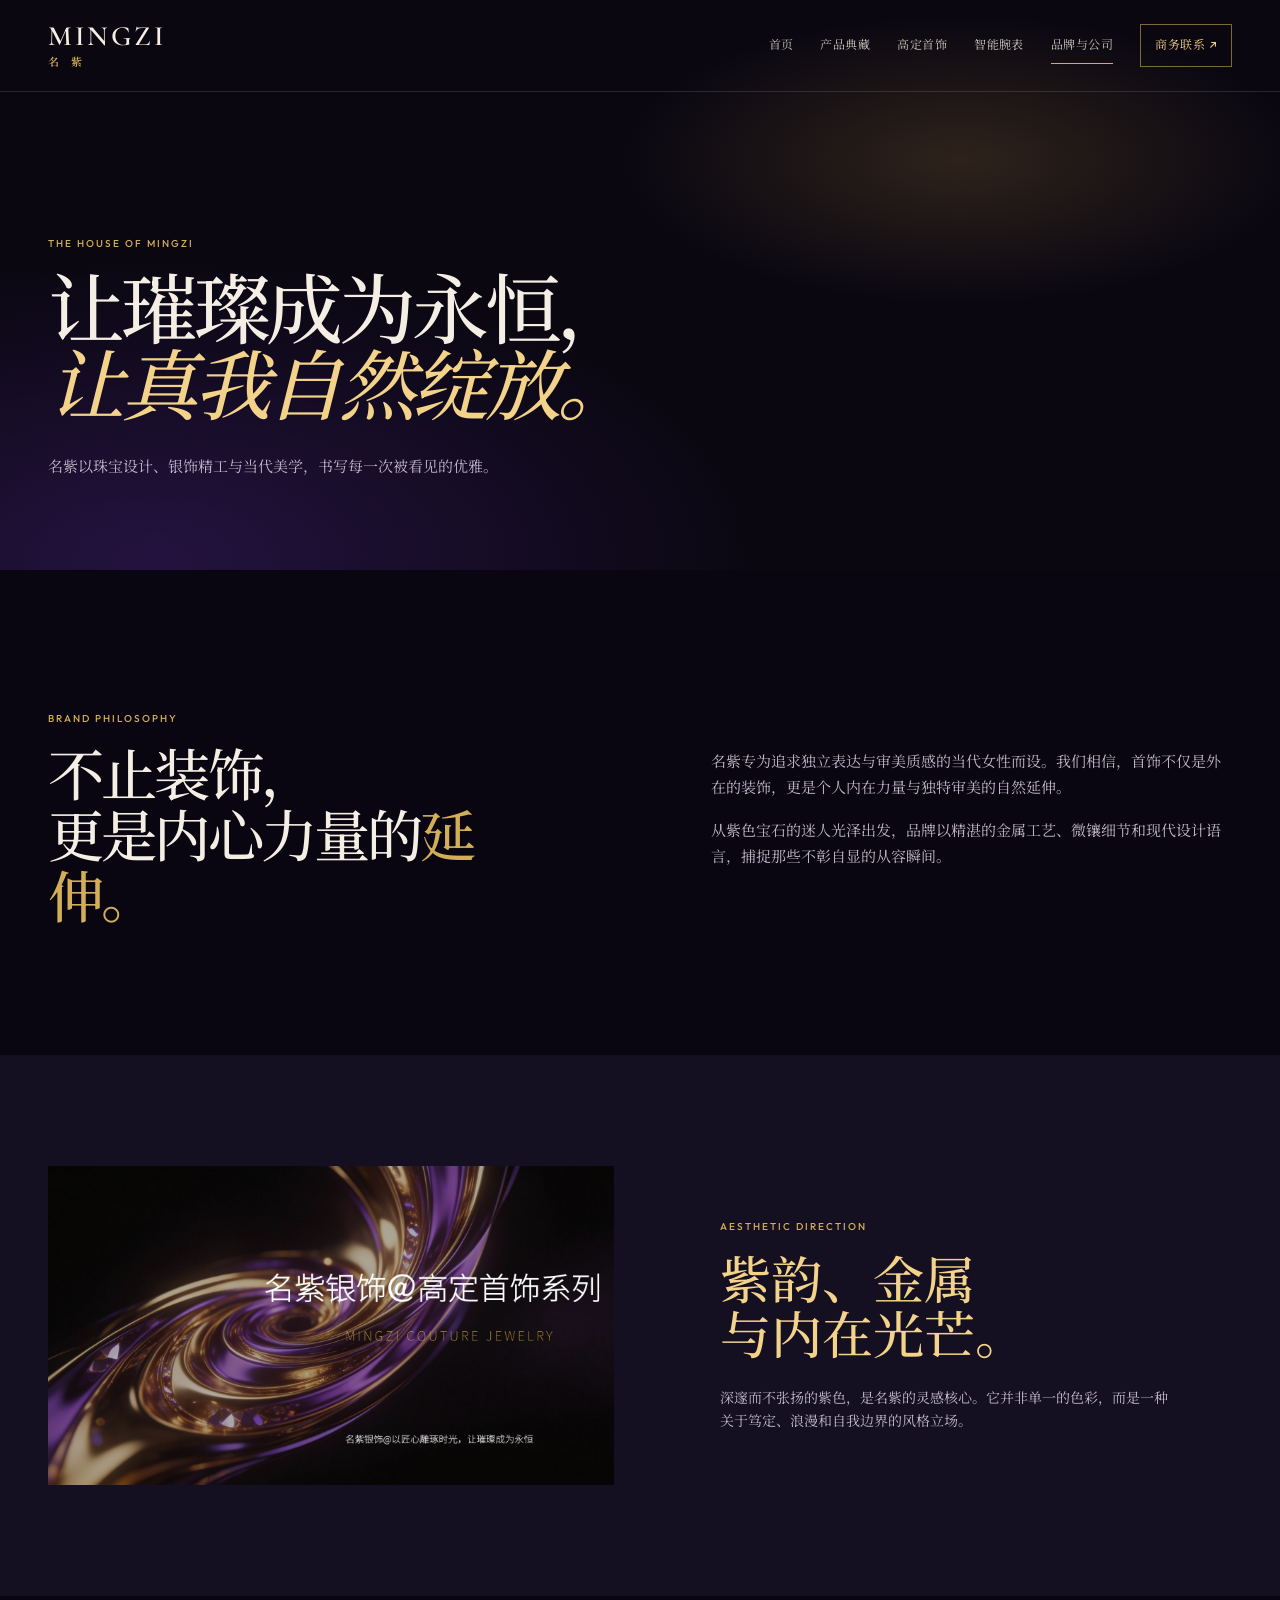
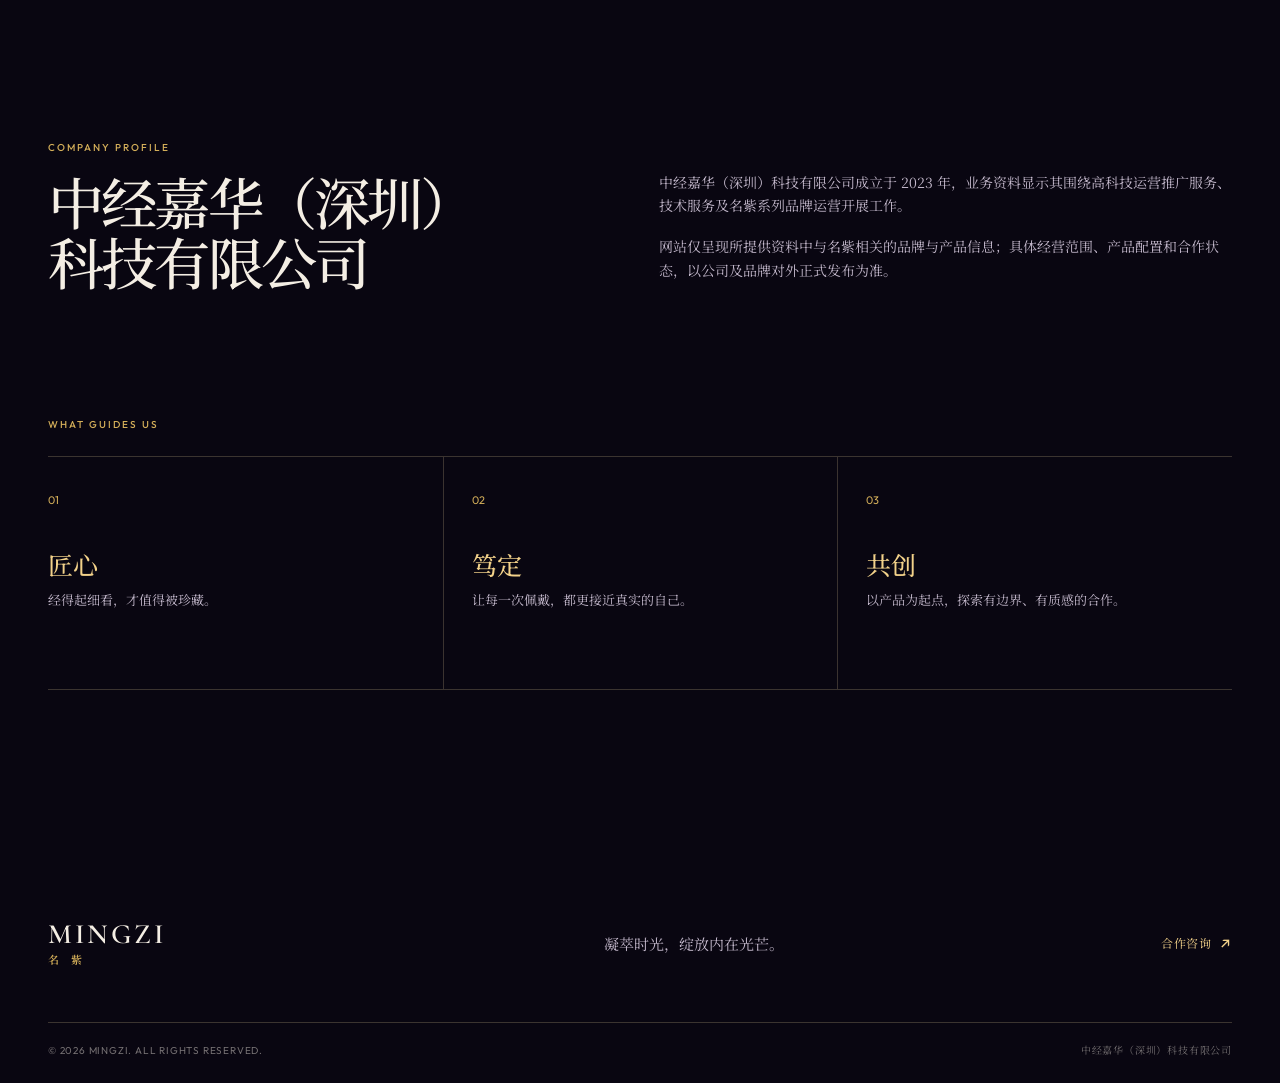
==== brand.html @ 23cfd445 "Build Mingzi corporate multi-page site" ====
<!doctype html>
<html lang="zh-CN">
  <head>
    <meta charset="utf-8"><meta name="viewport" content="width=device-width, initial-scale=1">
    <meta name="description" content="关于名紫 MINGZI 与中经嘉华（深圳）科技有限公司。"><meta name="theme-color" content="#0a061a">
    <title>品牌与公司 | 名紫 MINGZI</title>
    <link rel="preconnect" href="https://fonts.googleapis.com"><link rel="preconnect" href="https://fonts.gstatic.com" crossorigin>
    <link href="https://fonts.googleapis.com/css2?family=Cormorant+Garamond:wght@400;500;600;700&family=Noto+Serif+SC:wght@400;500;600;700&family=Outfit:wght@400;500;600&display=swap" rel="stylesheet"><link rel="stylesheet" href="assets/site.css">
  </head>
  <body data-page="brand">
    <a class="skip-link" href="#main">跳到主要内容</a><header data-site-header></header>
    <main id="main">
      <section class="page-hero page-hero--brand"><div class="shell"><p class="eyebrow">THE HOUSE OF MINGZI</p><h1>让璀璨成为永恒，<br><em>让真我自然绽放。</em></h1><p>名紫以珠宝设计、银饰精工与当代美学，书写每一次被看见的优雅。</p></div></section>
      <section class="brand-story shell"><div class="brand-story__title reveal"><p class="eyebrow">BRAND PHILOSOPHY</p><h2>不止装饰，<br>更是内心力量的<span>延伸。</span></h2></div><div class="brand-story__text reveal"><p>名紫专为追求独立表达与审美质感的当代女性而设。我们相信，首饰不仅是外在的装饰，更是个人内在力量与独特审美的自然延伸。</p><p>从紫色宝石的迷人光泽出发，品牌以精湛的金属工艺、微镶细节和现代设计语言，捕捉那些不彰自显的从容瞬间。</p></div></section>
      <section class="brand-image-statement"><div class="shell brand-image-statement__grid"><img src="assets/images/jewelry-coagulation 7.jpg" alt="流凝高定耳饰" loading="lazy" draggable="false"><div class="reveal"><p class="eyebrow">AESTHETIC DIRECTION</p><h2>紫韵、金属<br>与内在光芒。</h2><p>深邃而不张扬的紫色，是名紫的灵感核心。它并非单一的色彩，而是一种关于笃定、浪漫和自我边界的风格立场。</p></div></div></section>
      <section class="company shell"><div class="company__heading reveal"><p class="eyebrow">COMPANY PROFILE</p><h2>中经嘉华（深圳）<br>科技有限公司</h2></div><div class="company__copy reveal"><p>中经嘉华（深圳）科技有限公司成立于 2023 年，业务资料显示其围绕高科技运营推广服务、技术服务及名紫系列品牌运营开展工作。</p><p>网站仅呈现所提供资料中与名紫相关的品牌与产品信息；具体经营范围、产品配置和合作状态，以公司及品牌对外正式发布为准。</p></div></section>
      <section class="values shell"><p class="eyebrow">WHAT GUIDES US</p><div class="values__grid"><article class="reveal"><span>01</span><h3>匠心</h3><p>经得起细看，才值得被珍藏。</p></article><article class="reveal"><span>02</span><h3>笃定</h3><p>让每一次佩戴，都更接近真实的自己。</p></article><article class="reveal"><span>03</span><h3>共创</h3><p>以产品为起点，探索有边界、有质感的合作。</p></article></div></section>
    </main>
    <footer data-site-footer></footer><script src="assets/site.js" defer></script>
  </body>
</html>
---- assets/site.css ----
:root {
  --ink: #090611;
  --ink-soft: #120d1d;
  --ink-blue: #06092b;
  --violet: #643bd2;
  --violet-pale: #b49aff;
  --gold: #d3ae59;
  --gold-bright: #f3d28a;
  --cream: #f4eee4;
  --muted: #c3b8cb;
  --rule: rgba(235, 213, 160, .22);
  --font-display: "Cormorant Garamond", "Noto Serif SC", serif;
  --font-body: "Noto Serif SC", serif;
  --font-ui: "Outfit", "Noto Serif SC", sans-serif;
  --shell: min(1280px, calc(100vw - 96px));
}

* { box-sizing: border-box; }
html { background: var(--ink); scroll-behavior: smooth; }
body { margin: 0; color: var(--cream); background: var(--ink); font-family: var(--font-body); font-weight: 400; line-height: 1.7; overflow-x: hidden; }
body::selection { color: var(--ink); background: var(--gold-bright); }
a { color: inherit; text-decoration: none; }
button { color: inherit; font: inherit; }
img { display: block; max-width: 100%; user-select: none; -webkit-user-drag: none; }
h1, h2, h3, p { margin: 0; }
.shell { width: var(--shell); margin-inline: auto; }
.skip-link { position: fixed; z-index: 999; top: -100px; left: 16px; color: var(--ink); background: var(--gold-bright); padding: 10px 14px; font-family: var(--font-ui); font-size: 13px; }
.skip-link:focus { top: 16px; }

/* Header and footer */
[data-site-header] { position: relative; z-index: 30; }
.site-header { position: absolute; top: 0; left: 0; width: 100%; display: flex; align-items: center; justify-content: space-between; min-height: 92px; padding: 0 max(48px, calc((100vw - 1280px) / 2)); border-bottom: 1px solid rgba(255, 255, 255, .12); }
.brand-mark { display: inline-flex; flex-direction: column; align-items: flex-start; color: var(--cream); line-height: .85; letter-spacing: .06em; }
.brand-mark span { font-family: var(--font-display); font-size: 28px; font-weight: 600; letter-spacing: .11em; }
.brand-mark b { margin-top: 8px; color: var(--gold); font-family: var(--font-body); font-size: 11px; font-weight: 600; letter-spacing: .42em; }
.site-nav { display: flex; align-items: center; gap: clamp(16px, 2.1vw, 34px); color: rgba(244, 238, 228, .82); font-family: var(--font-ui); font-size: 12px; letter-spacing: .04em; }
.site-nav > a:not(.site-nav__contact) { position: relative; padding: 35px 0; white-space: nowrap; }
.site-nav > a:not(.site-nav__contact)::after { position: absolute; bottom: 27px; left: 0; width: 0; height: 1px; content: ""; background: var(--gold); transition: width .28s ease; }
.site-nav > a:hover::after, .site-nav > a[aria-current="page"]::after { width: 100%; }
.site-nav__contact { padding: 10px 14px; border: 1px solid rgba(211, 174, 89, .58); color: var(--gold-bright); transition: background .25s, color .25s; }
.site-nav__contact:hover { color: var(--ink); background: var(--gold-bright); }
.menu-toggle { display: none; }
.site-footer { padding-top: 88px; padding-bottom: 24px; }
.site-footer__top { display: grid; grid-template-columns: 1fr 1fr auto; align-items: center; gap: 36px; padding-bottom: 58px; border-bottom: 1px solid var(--rule); }
.site-footer__top > p { color: var(--muted); font-size: 15px; }
.site-footer__bottom { display: flex; justify-content: space-between; gap: 20px; padding-top: 19px; color: rgba(244, 238, 228, .45); font-family: var(--font-ui); font-size: 10px; letter-spacing: .08em; }

/* Common atomic pieces */
.eyebrow { color: var(--gold); font-family: var(--font-ui); font-size: 10px; font-weight: 500; letter-spacing: .2em; text-transform: uppercase; }
.button { display: inline-flex; align-items: center; justify-content: center; min-height: 49px; padding: 0 24px; font-family: var(--font-ui); font-size: 12px; letter-spacing: .07em; transition: transform .25s ease, background .25s ease, color .25s ease; }
.button:hover { transform: translateY(-3px); }
.button--gold { color: #1b1328; background: var(--gold-bright); }
.button--line { border: 1px solid rgba(255, 255, 255, .72); color: white; }
.button--line:hover { border-color: var(--gold-bright); color: var(--ink); background: var(--gold-bright); }
.text-link { display: inline-flex; gap: 8px; align-items: center; color: var(--gold-bright); font-family: var(--font-ui); font-size: 12px; letter-spacing: .07em; }
.text-link span { font-size: 16px; transition: transform .2s; }
.text-link:hover span { transform: translate(3px, -3px); }
.reveal { opacity: 0; transform: translateY(24px); transition: opacity .7s ease, transform .7s cubic-bezier(.2,.65,.3,1); }
.reveal.is-visible { opacity: 1; transform: translateY(0); }

/* Home */
.hero { position: relative; min-height: 100svh; isolation: isolate; }
.hero__media { position: absolute; z-index: -2; inset: 0; width: 100%; height: 100%; object-fit: cover; object-position: center; }
.hero__veil { position: absolute; z-index: -1; inset: 0; background: linear-gradient(90deg, rgba(3, 2, 14, .93) 0%, rgba(3, 2, 14, .6) 39%, rgba(3, 2, 14, .12) 70%), linear-gradient(0deg, rgba(3, 2, 14, .8) 0%, transparent 35%); }
.hero__content { display: flex; min-height: 100svh; padding-top: clamp(180px, 24vh, 250px); padding-bottom: 130px; flex-direction: column; align-items: flex-start; justify-content: flex-start; }
.hero h1 { max-width: 780px; margin-top: 22px; font-size: clamp(56px, 7.5vw, 116px); font-weight: 500; line-height: .98; letter-spacing: -.04em; }
.hero h1 em, .page-hero h1 em, .catalog-hero h1 em { color: var(--gold-bright); font-family: var(--font-display); font-weight: 500; }
.hero__lead { max-width: 430px; margin-top: 30px; color: rgba(244, 238, 228, .78); font-size: 15px; }
.hero__actions { display: flex; gap: 28px; align-items: center; margin-top: 40px; }
.hero__scroll { position: absolute; right: max(48px, calc((100vw - 1280px) / 2)); bottom: 41px; display: flex; gap: 15px; align-items: center; color: rgba(244,238,228,.58); font-family: var(--font-ui); font-size: 9px; letter-spacing: .17em; transform: rotate(90deg) translateX(100%); transform-origin: right bottom; }
.hero__scroll i { position: relative; width: 42px; height: 1px; overflow: hidden; background: rgba(244,238,228,.36); }
.hero__scroll i::after { position: absolute; inset: 0 auto 0 0; width: 50%; content: ""; background: var(--gold-bright); animation: travel 1.8s ease-in-out infinite; }
@keyframes travel { 0% { transform: translateX(-100%); } 55%, 100% { transform: translateX(210%); } }
.intro { padding-top: 158px; padding-bottom: 116px; }
.intro__grid { display: grid; grid-template-columns: 1.2fr .68fr; gap: 10%; margin-top: 30px; align-items: end; }
.intro h2, .philosophy h2, .feature h2, .closing-cta h2 { font-size: clamp(41px, 4.5vw, 72px); font-weight: 500; line-height: 1.13; letter-spacing: -.04em; }
.intro h2 span, .closing-cta h2 span { color: var(--gold); }
.intro__grid p { margin-bottom: 24px; color: var(--muted); font-size: 15px; }
.world-cards { display: grid; grid-template-columns: repeat(2, 1fr); gap: 16px; }
.world-card { position: relative; min-height: 710px; overflow: hidden; isolation: isolate; }
.world-card img { position: absolute; z-index: -2; width: 100%; height: 100%; object-fit: cover; transition: transform .8s cubic-bezier(.18,.7,.3,1); }
.world-card--jewelry img { object-position: 50% 50%; }
.world-card--watch img { object-position: 50% 50%; }
.world-card:hover img { transform: scale(1.035); }
.world-card__shade { position: absolute; z-index: -1; inset: 0; background: linear-gradient(0deg, rgba(2,1,5,.9), rgba(2,1,5,.02) 75%); }
.world-card__content { position: absolute; inset: auto 46px 45px; }
.world-card h2 { margin-top: 13px; font-size: clamp(46px, 4.5vw, 72px); font-weight: 500; line-height: .98; letter-spacing: -.05em; }
.world-card__content > p:not(.eyebrow) { max-width: 325px; margin: 19px 0 26px; color: rgba(244,238,228,.8); font-size: 13px; }
.philosophy { margin-top: 140px; padding: 126px 0; background: #151022; }
.philosophy__grid { display: grid; grid-template-columns: .8fr 1.2fr; gap: 11%; align-items: start; }
.philosophy h2 { margin-top: 16px; color: #f1e9dc; }
.philosophy h2 em { color: var(--gold); font-family: var(--font-display); font-weight: 400; }
.principles { display: grid; gap: 0; padding: 0; margin: 0; list-style: none; counter-reset: none; }
.principles li { display: grid; grid-template-columns: 64px 1fr; gap: 13px; padding: 23px 0 26px; border-top: 1px solid var(--rule); }
.principles li:last-child { border-bottom: 1px solid var(--rule); }
.principles li > span { color: var(--gold); font-family: var(--font-ui); font-size: 11px; }
.principles h3 { color: var(--gold-bright); font-size: 20px; font-weight: 500; }
.principles p { margin-top: 6px; color: var(--muted); font-size: 13px; }
.feature { display: grid; grid-template-columns: 1.06fr .94fr; gap: 9%; align-items: center; padding-top: 150px; padding-bottom: 160px; }
.feature__image { overflow: hidden; }
.feature__image img { width: 100%; transition: transform .8s ease; }
.feature__image:hover img { transform: scale(1.03); }
.feature__copy { padding-right: 8%; }
.feature h2 { margin: 15px 0 27px; }
.feature h2::first-line { color: var(--gold-bright); }
.feature__copy p:not(.eyebrow) { margin-bottom: 28px; color: var(--muted); font-size: 15px; }
.closing-cta { padding: 139px 0 147px; text-align: center; background: radial-gradient(circle at 50% 120%, rgba(92, 47, 145, .7), transparent 48%), #0c0714; }
.closing-cta h2 { max-width: 880px; margin: 16px auto 37px; }

/* Non-home page headings */
.page-hero { display: flex; min-height: 540px; padding: 187px 0 92px; align-items: flex-end; background: radial-gradient(ellipse at 78% 24%, rgba(106,63,202,.5), transparent 26%), radial-gradient(circle at 6% 110%, rgba(216,177,92,.24), transparent 30%), #0a0711; }
.page-hero .shell { max-width: 1120px; margin-left: max(48px, calc((100vw - 1280px) / 2)); }
.page-hero h1 { max-width: 970px; margin-top: 15px; font-size: clamp(52px, 6vw, 94px); font-weight: 500; line-height: .99; letter-spacing: -.055em; }
.page-hero p:not(.eyebrow) { max-width: 470px; margin-top: 24px; color: var(--muted); font-size: 15px; }
.page-hero--collections { background: radial-gradient(ellipse at 75% 45%, rgba(108,66,202,.34), transparent 30%), radial-gradient(ellipse at 15% 107%, rgba(212,174,88,.24), transparent 28%), #0a0711; }
.page-hero--brand { min-height: 570px; background: radial-gradient(ellipse at 75% 28%, rgba(181,138,63,.21), transparent 25%), radial-gradient(ellipse at 12% 98%, rgba(74,36,132,.4), transparent 38%), #0a0711; }
.page-hero--contact { min-height: 525px; background: radial-gradient(ellipse at 74% 27%, rgba(126,73,187,.32), transparent 28%), #0a0711; }

/* Collections */
.collection-paths { display: grid; grid-template-columns: 1fr 1fr; gap: 20px; padding-top: 104px; }
.collection-path { position: relative; min-height: 670px; overflow: hidden; isolation: isolate; }
.collection-path img { position: absolute; inset: 0; z-index: -2; width: 100%; height: 100%; object-fit: cover; transition: transform .75s ease; }
.collection-path:hover img { transform: scale(1.04); }
.collection-path::after { position: absolute; z-index: -1; inset: 0; content: ""; background: linear-gradient(0deg, rgba(2,1,7,.9), rgba(2,1,7,.1) 76%); }
.collection-path__content { position: absolute; right: 42px; bottom: 41px; left: 42px; }
.collection-path__content > span { color: var(--gold); font-family: var(--font-display); font-size: 58px; line-height: 1; }
.collection-path__content .eyebrow { margin-top: 14px; }
.collection-path h2 { margin: 7px 0 15px; font-size: 46px; font-weight: 500; line-height: 1; }
.collection-path__content > p:not(.eyebrow) { max-width: 360px; min-height: 62px; margin-bottom: 23px; color: rgba(244,238,228,.78); font-size: 13px; }
.edition-note { max-width: 900px; padding: 149px 0 159px; text-align: center; }
.edition-note h2 { margin: 14px 0 19px; color: var(--gold-bright); font-size: clamp(35px, 4.2vw, 58px); font-weight: 500; line-height: 1.1; }
.edition-note > p:not(.eyebrow) { color: var(--muted); font-size: 13px; }

/* Catalogs */
.catalog-hero { position: relative; display: flex; min-height: 720px; overflow: hidden; isolation: isolate; align-items: flex-end; }
.catalog-hero > img { position: absolute; z-index: -2; inset: 0; width: 100%; height: 100%; object-fit: cover; }
.catalog-hero__veil { position: absolute; z-index: -1; inset: 0; background: linear-gradient(90deg, rgba(2,1,5,.9) 0%, rgba(2,1,5,.68) 42%, rgba(2,1,5,.15) 76%), linear-gradient(0deg, rgba(2,1,5,.68), transparent 55%); }
.catalog-hero--watch .catalog-hero__veil { background: linear-gradient(90deg, rgba(1,2,17,.94) 0%, rgba(1,2,17,.68) 44%, rgba(1,2,17,.08) 77%), linear-gradient(0deg, rgba(1,2,17,.75), transparent 57%); }
.catalog-hero__content { padding-bottom: 88px; }
.catalog-hero h1 { margin: 15px 0 20px; font-size: clamp(54px, 6.3vw, 101px); font-weight: 500; line-height: .98; letter-spacing: -.05em; }
.catalog-hero__content > p:not(.eyebrow) { max-width: 450px; color: rgba(244,238,228,.78); font-size: 14px; }
.catalog-intro { display: grid; grid-template-columns: .72fr 1.28fr; gap: 7%; padding-top: 116px; padding-bottom: 91px; }
.catalog-intro > div { display: grid; grid-template-columns: 1.04fr .96fr; gap: 7%; }
.catalog-intro h2 { font-size: clamp(38px, 4vw, 61px); font-weight: 500; line-height: 1.1; letter-spacing: -.05em; }
.catalog-intro h2 span { color: var(--gold); }
.catalog-intro div > p { color: var(--muted); font-size: 14px; }
.catalog-intro--watch h2 span { color: var(--gold-bright); }
.product-grid { display: grid; grid-template-columns: repeat(2, 1fr); gap: 74px 22px; padding-bottom: 125px; }
.product-card { min-width: 0; }
.product-card--wide { grid-column: span 2; }
.product-card button, .watch-card button { display: block; width: 100%; padding: 0; overflow: hidden; border: 0; background: transparent; cursor: zoom-in; }
.product-card img, .watch-card img { width: 100%; transition: transform .65s cubic-bezier(.2,.75,.3,1), filter .4s; }
.product-card button:hover img, .watch-card button:hover img { transform: scale(1.025); filter: saturate(1.08); }
.product-card > div { display: grid; grid-template-columns: 42px 1fr; column-gap: 9px; padding-top: 18px; border-top: 1px solid var(--rule); }
.product-card span { grid-row: span 2; color: var(--gold); font-family: var(--font-ui); font-size: 10px; }
.product-card h2 { font-size: 28px; font-weight: 500; line-height: 1.2; }
.product-card p { margin-top: 4px; color: var(--muted); font-family: var(--font-ui); font-size: 11px; letter-spacing: .03em; }
.watch-grid { display: grid; grid-template-columns: repeat(2, 1fr); gap: 70px 24px; padding-bottom: 124px; }
.watch-card { min-width: 0; }
.watch-card--wide { grid-column: span 2; }
.watch-card > p { display: flex; gap: 12px; align-items: baseline; padding-top: 16px; color: #ede8f0; border-top: 1px solid rgba(212,174,89,.26); font-size: 22px; font-weight: 500; line-height: 1.2; }
.watch-card > p span { color: var(--gold); font-family: var(--font-ui); font-size: 10px; }
.watch-card > p em { color: var(--gold); font-family: var(--font-display); font-size: 17px; font-weight: 500; }
.catalog-cta { max-width: 900px; padding: 92px 0 136px; text-align: center; }
.catalog-cta h2 { max-width: 780px; margin: 14px auto 31px; font-size: clamp(34px, 4vw, 57px); font-weight: 500; line-height: 1.16; }
.catalog-cta--blue { padding-top: 28px; }
.lightbox { width: min(1100px, calc(100vw - 42px)); max-width: none; max-height: min(92vh, 930px); padding: 0; overflow: visible; border: 0; background: transparent; }
.lightbox::backdrop { background: rgba(0,0,0,.93); backdrop-filter: blur(8px); }
.lightbox img { max-width: 100%; max-height: min(88vh, 870px); margin: auto; box-shadow: 0 12px 74px rgba(0,0,0,.65); }
.lightbox__close { position: fixed; top: 24px; right: 30px; width: 42px; height: 42px; padding: 0; border: 1px solid rgba(244,238,228,.36); border-radius: 50%; background: rgba(9,6,17,.6); color: white; cursor: pointer; font-family: var(--font-ui); font-size: 28px; font-weight: 300; line-height: 1; }

/* Brand page */
.brand-story { display: grid; grid-template-columns: 1fr 1fr; gap: 12%; padding: 140px 0 131px; }
.brand-story h2, .company h2, .contact-panel h2 { margin-top: 15px; font-size: clamp(41px, 4.4vw, 68px); font-weight: 500; line-height: 1.08; letter-spacing: -.05em; }
.brand-story h2 span { color: var(--gold); }
.brand-story__text { padding-top: 38px; }
.brand-story__text p { color: var(--muted); font-size: 15px; }
.brand-story__text p + p { margin-top: 18px; }
.brand-image-statement { padding: 111px 0; background: #141022; }
.brand-image-statement__grid { display: grid; grid-template-columns: 1.05fr .95fr; gap: 9%; align-items: center; }
.brand-image-statement img { width: 100%; }
.brand-image-statement h2 { margin: 15px 0 25px; color: var(--gold-bright); font-size: clamp(40px, 4vw, 64px); font-weight: 500; line-height: 1.08; }
.brand-image-statement p:not(.eyebrow) { max-width: 450px; color: var(--muted); font-size: 14px; }
.company { display: grid; grid-template-columns: .9fr 1.1fr; gap: 12%; padding: 143px 0 124px; }
.company__copy { padding-top: 32px; }
.company__copy p { color: var(--muted); font-size: 14px; }
.company__copy p + p { margin-top: 17px; }
.values { padding-bottom: 145px; }
.values__grid { display: grid; grid-template-columns: repeat(3, 1fr); margin-top: 23px; border-top: 1px solid var(--rule); border-bottom: 1px solid var(--rule); }
.values__grid article { min-height: 232px; padding: 27px 28px 27px 0; }
.values__grid article + article { padding-left: 28px; border-left: 1px solid var(--rule); }
.values__grid span { color: var(--gold); font-family: var(--font-ui); font-size: 11px; }
.values h3 { margin-top: 41px; color: var(--gold-bright); font-size: 25px; font-weight: 500; line-height: 1; }
.values p:not(.eyebrow) { margin-top: 12px; color: var(--muted); font-size: 13px; }

/* Contact */
.contact-types { padding: 126px 0 131px; }
.contact-types__grid { display: grid; grid-template-columns: repeat(3, 1fr); gap: 30px; margin-top: 26px; }
.contact-types article { min-height: 236px; padding: 24px 0; border-top: 1px solid var(--rule); border-bottom: 1px solid var(--rule); }
.contact-types span { color: var(--gold); font-family: var(--font-ui); font-size: 11px; }
.contact-types h2 { margin-top: 39px; color: var(--gold-bright); font-size: 26px; font-weight: 500; line-height: 1; }
.contact-types p { max-width: 300px; margin-top: 15px; color: var(--muted); font-size: 13px; }
.contact-panel { display: grid; grid-template-columns: 1fr 1fr; gap: 8%; padding: 95px; background: radial-gradient(circle at 90% 120%, rgba(114,62,183,.45), transparent 40%), #151022; }
.contact-panel h2 { margin-bottom: 24px; color: #f3ecdf; }
.contact-panel__copy > p:not(.eyebrow) { max-width: 450px; color: var(--muted); font-size: 13px; }
.contact-panel__note { display: flex; flex-direction: column; justify-content: center; padding: 34px; border: 1px solid rgba(211,174,89,.39); }
.contact-panel__note p { color: var(--gold); font-family: var(--font-ui); font-size: 10px; letter-spacing: .14em; text-transform: uppercase; }
.contact-panel__note strong { margin-top: 9px; color: var(--gold-bright); font-size: 23px; font-weight: 500; }
.contact-panel__note span { margin-top: 12px; color: var(--muted); font-size: 12px; }
.contact-final { padding: 147px 0 152px; text-align: center; }
.contact-final h2 { margin: 16px 0 31px; font-size: clamp(40px, 4.8vw, 70px); font-weight: 500; line-height: 1.12; letter-spacing: -.05em; }
.contact-final h2 span { color: var(--gold); }

@media (max-width: 920px) {
  :root { --shell: min(100% - 48px, 720px); }
  .site-header { min-height: 75px; padding: 0 24px; }
  .site-header .brand-mark span { font-size: 24px; }
  .site-header .brand-mark b { margin-top: 6px; font-size: 9px; }
  .menu-toggle { display: flex; width: 36px; height: 36px; padding: 7px 2px; border: 0; background: transparent; flex-direction: column; justify-content: center; gap: 7px; cursor: pointer; }
  .menu-toggle i { display: block; width: 30px; height: 1px; background: var(--cream); transition: transform .25s; }
  [data-site-header].menu-open .menu-toggle i:first-child { transform: translateY(4px) rotate(45deg); }
  [data-site-header].menu-open .menu-toggle i:last-child { transform: translateY(-4px) rotate(-45deg); }
  .site-nav { position: fixed; top: 75px; right: 0; left: 0; display: flex; min-height: calc(100svh - 75px); padding: 43px 24px; background: rgba(9,6,17,.98); flex-direction: column; align-items: flex-start; justify-content: center; gap: 8px; opacity: 0; visibility: hidden; transform: translateY(-10px); transition: .25s ease; }
  [data-site-header].menu-open .site-nav { opacity: 1; visibility: visible; transform: translateY(0); }
  .site-nav > a:not(.site-nav__contact) { padding: 9px 0; font-family: var(--font-display); font-size: 38px; line-height: 1.2; }
  .site-nav > a:not(.site-nav__contact)::after { display: none; }
  .site-nav__contact { margin-top: 20px; }
  body.nav-open { overflow: hidden; }
  .hero__content { padding-top: 168px; }
  .hero__scroll { right: 22px; bottom: 25px; }
  .world-card { min-height: 560px; }
  .world-card__content { right: 28px; bottom: 30px; left: 28px; }
  .intro { padding-top: 112px; padding-bottom: 84px; }
  .philosophy { margin-top: 92px; padding: 88px 0; }
  .feature { padding-top: 100px; padding-bottom: 112px; }
  .page-hero .shell { margin-inline: auto; }
  .page-hero { min-height: 450px; padding-top: 144px; }
  .catalog-hero { min-height: 610px; }
  .catalog-hero__content { padding-bottom: 59px; }
  .catalog-intro { padding-top: 86px; padding-bottom: 66px; }
  .contact-panel { padding: 58px; }
}

@media (max-width: 640px) {
  :root { --shell: calc(100% - 40px); }
  .hero__media { object-position: 60% center; }
  .hero__veil { background: linear-gradient(90deg, rgba(3,2,14,.92), rgba(3,2,14,.52) 70%, rgba(3,2,14,.16)), linear-gradient(0deg, rgba(3,2,14,.75), transparent 50%); }
  .hero__content { padding-top: 158px; padding-bottom: 110px; }
  .hero h1 { max-width: 395px; font-size: clamp(48px, 14vw, 72px); }
  .hero__lead { max-width: 315px; margin-top: 25px; font-size: 13px; }
  .hero__actions { flex-direction: column; align-items: flex-start; gap: 22px; margin-top: 32px; }
  .hero__scroll { display: none; }
  .intro__grid, .philosophy__grid, .feature, .brand-story, .company, .contact-panel { grid-template-columns: 1fr; }
  .intro__grid { gap: 27px; }
  .intro h2, .philosophy h2, .feature h2, .closing-cta h2 { font-size: 40px; }
  .world-cards, .collection-paths { grid-template-columns: 1fr; }
  .world-card { min-height: 530px; }
  .world-card--jewelry img { object-position: 52% center; }
  .world-card--watch img { object-position: 48% center; }
  .world-card h2 { font-size: 53px; }
  .philosophy__grid { gap: 45px; }
  .principles li { grid-template-columns: 46px 1fr; }
  .feature { gap: 41px; }
  .feature__copy { padding: 0; }
  .closing-cta { padding: 99px 0 105px; }
  .site-footer { padding-top: 63px; }
  .site-footer__top { grid-template-columns: 1fr; gap: 24px; padding-bottom: 38px; }
  .site-footer__bottom { flex-direction: column; gap: 5px; }
  .page-hero { min-height: 420px; padding: 139px 0 53px; }
  .page-hero h1 { font-size: 50px; }
  .page-hero p:not(.eyebrow) { margin-top: 17px; font-size: 13px; }
  .collection-paths { padding-top: 67px; }
  .collection-path { min-height: 548px; }
  .collection-path__content { right: 28px; bottom: 29px; left: 28px; }
  .collection-path__content > p:not(.eyebrow) { min-height: 0; }
  .edition-note { padding: 89px 0 102px; }
  .catalog-hero { min-height: 570px; }
  .catalog-hero > img { object-position: 58% center; }
  .catalog-hero__content { padding-bottom: 48px; }
  .catalog-hero h1 { font-size: 52px; }
  .catalog-hero__content > p:not(.eyebrow) { font-size: 13px; }
  .catalog-intro { display: block; padding-top: 70px; }
  .catalog-intro > div { display: block; margin-top: 17px; }
  .catalog-intro h2 { font-size: 40px; }
  .catalog-intro div > p { margin-top: 20px; }
  .product-grid, .watch-grid { grid-template-columns: 1fr; gap: 55px; padding-bottom: 85px; }
  .product-card--wide, .watch-card--wide { grid-column: auto; }
  .product-card h2 { font-size: 24px; }
  .watch-card > p { font-size: 19px; }
  .catalog-cta { padding: 65px 0 92px; }
  .catalog-cta h2 { font-size: 36px; }
  .brand-story { gap: 0; padding: 86px 0; }
  .brand-story h2, .company h2, .contact-panel h2 { font-size: 41px; }
  .brand-story__text, .company__copy { padding-top: 26px; }
  .brand-image-statement { padding: 73px 0; }
  .brand-image-statement__grid { grid-template-columns: 1fr; gap: 34px; }
  .brand-image-statement h2 { font-size: 41px; }
  .company { gap: 0; padding: 86px 0; }
  .values { padding-bottom: 93px; }
  .values__grid { grid-template-columns: 1fr; }
  .values__grid article { min-height: 176px; padding: 23px 0; }
  .values__grid article + article { padding-left: 0; border-top: 1px solid var(--rule); border-left: 0; }
  .values h3 { margin-top: 25px; }
  .contact-types { padding: 79px 0; }
  .contact-types__grid { grid-template-columns: 1fr; gap: 0; }
  .contact-types article { min-height: 190px; }
  .contact-types h2 { margin-top: 25px; }
  .contact-panel { gap: 41px; padding: 45px 26px; }
  .contact-panel__note { padding: 27px; }
  .contact-final { padding: 93px 0 99px; }
  .contact-final h2 { font-size: 41px; }
}

@media (prefers-reduced-motion: reduce) {
  html { scroll-behavior: auto; }
  *, *::before, *::after { transition-duration: .001ms !important; animation-duration: .001ms !important; animation-iteration-count: 1 !important; }
  .reveal { opacity: 1; transform: none; }
}
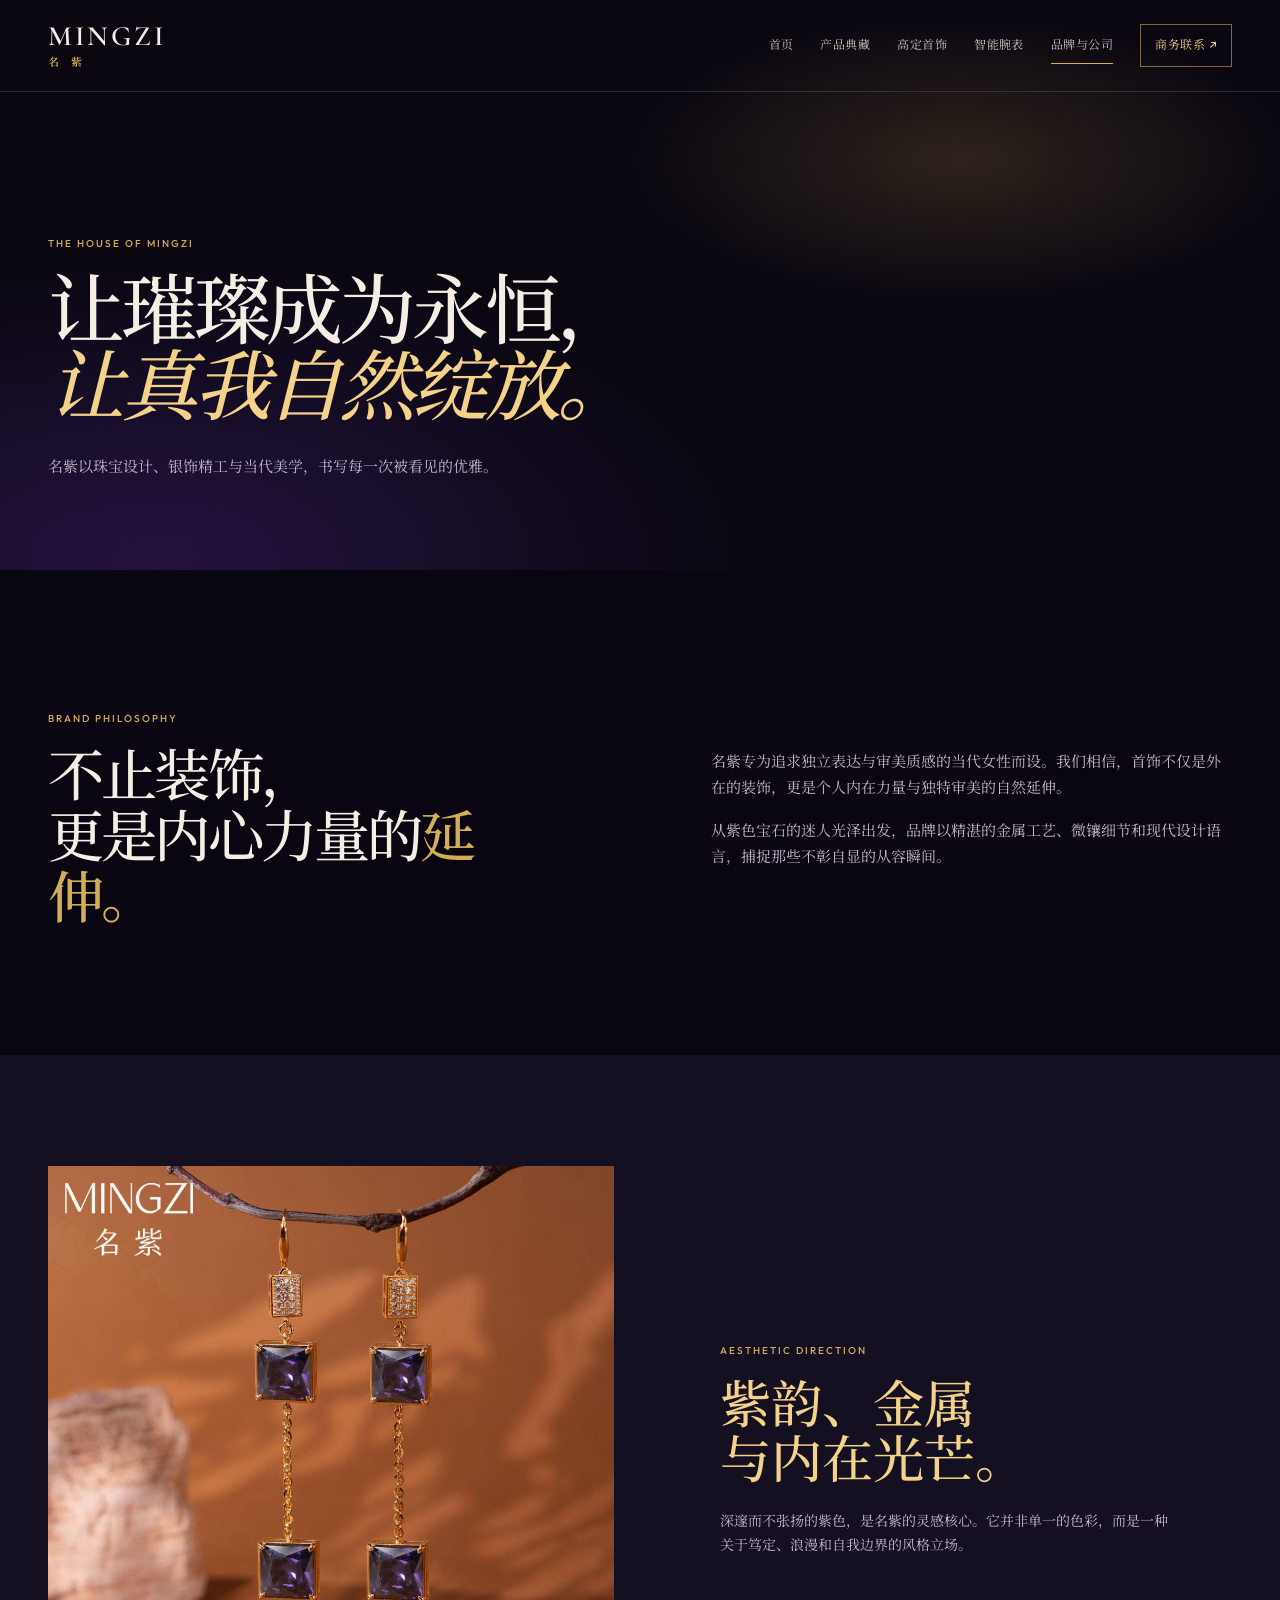
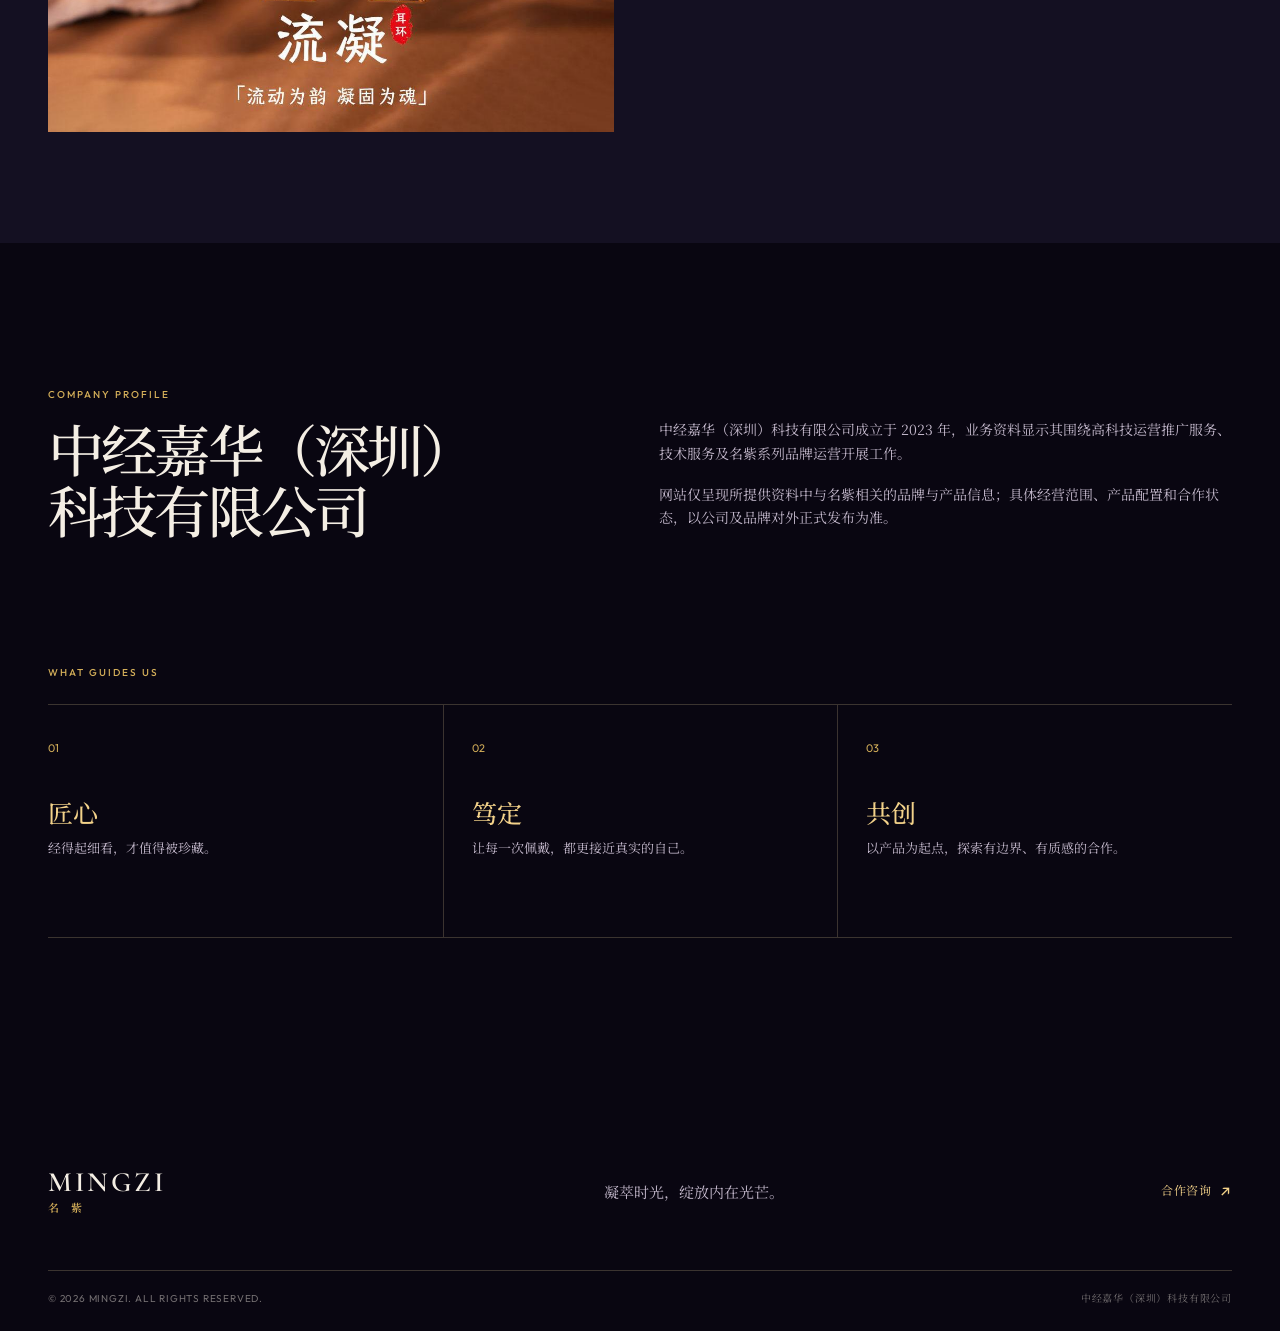
==== commit 8e88d9ac: "Redesign visual system and use distinct product imagery" ====
--- a/brand.html
+++ b/brand.html
@@ -12,7 +12,7 @@
     <main id="main">
       <section class="page-hero page-hero--brand"><div class="shell"><p class="eyebrow">THE HOUSE OF MINGZI</p><h1>让璀璨成为永恒，<br><em>让真我自然绽放。</em></h1><p>名紫以珠宝设计、银饰精工与当代美学，书写每一次被看见的优雅。</p></div></section>
       <section class="brand-story shell"><div class="brand-story__title reveal"><p class="eyebrow">BRAND PHILOSOPHY</p><h2>不止装饰，<br>更是内心力量的<span>延伸。</span></h2></div><div class="brand-story__text reveal"><p>名紫专为追求独立表达与审美质感的当代女性而设。我们相信，首饰不仅是外在的装饰，更是个人内在力量与独特审美的自然延伸。</p><p>从紫色宝石的迷人光泽出发，品牌以精湛的金属工艺、微镶细节和现代设计语言，捕捉那些不彰自显的从容瞬间。</p></div></section>
-      <section class="brand-image-statement"><div class="shell brand-image-statement__grid"><img src="assets/images/jewelry-coagulation 7.jpg" alt="流凝高定耳饰" loading="lazy" draggable="false"><div class="reveal"><p class="eyebrow">AESTHETIC DIRECTION</p><h2>紫韵、金属<br>与内在光芒。</h2><p>深邃而不张扬的紫色，是名紫的灵感核心。它并非单一的色彩，而是一种关于笃定、浪漫和自我边界的风格立场。</p></div></div></section>
+      <section class="brand-image-statement"><div class="shell brand-image-statement__grid"><img src="assets/products/jewelry-coagulation.png" alt="流凝高定耳饰" loading="lazy" draggable="false"><div class="reveal"><p class="eyebrow">AESTHETIC DIRECTION</p><h2>紫韵、金属<br>与内在光芒。</h2><p>深邃而不张扬的紫色，是名紫的灵感核心。它并非单一的色彩，而是一种关于笃定、浪漫和自我边界的风格立场。</p></div></div></section>
       <section class="company shell"><div class="company__heading reveal"><p class="eyebrow">COMPANY PROFILE</p><h2>中经嘉华（深圳）<br>科技有限公司</h2></div><div class="company__copy reveal"><p>中经嘉华（深圳）科技有限公司成立于 2023 年，业务资料显示其围绕高科技运营推广服务、技术服务及名紫系列品牌运营开展工作。</p><p>网站仅呈现所提供资料中与名紫相关的品牌与产品信息；具体经营范围、产品配置和合作状态，以公司及品牌对外正式发布为准。</p></div></section>
       <section class="values shell"><p class="eyebrow">WHAT GUIDES US</p><div class="values__grid"><article class="reveal"><span>01</span><h3>匠心</h3><p>经得起细看，才值得被珍藏。</p></article><article class="reveal"><span>02</span><h3>笃定</h3><p>让每一次佩戴，都更接近真实的自己。</p></article><article class="reveal"><span>03</span><h3>共创</h3><p>以产品为起点，探索有边界、有质感的合作。</p></article></div></section>
     </main>
--- a/assets/site.css
+++ b/assets/site.css
@@ -316,3 +316,107 @@
   *, *::before, *::after { transition-duration: .001ms !important; animation-duration: .001ms !important; animation-iteration-count: 1 !important; }
   .reveal { opacity: 1; transform: none; }
 }
+
+/* Original web art direction: no presentation-slide backgrounds. */
+.hero--home {
+  overflow: hidden;
+  background:
+    radial-gradient(ellipse at 86% 48%, rgba(103, 56, 195, .55) 0%, transparent 28%),
+    radial-gradient(ellipse at 60% 117%, rgba(213, 172, 85, .25) 0%, transparent 35%),
+    linear-gradient(116deg, #0a0614 2%, #140c2b 54%, #08081e 100%);
+}
+.hero--home::before, .hero--home::after { position: absolute; z-index: -1; border: 1px solid rgba(219, 179, 94, .22); border-radius: 50%; content: ""; pointer-events: none; }
+.hero--home::before { width: 78vw; height: 78vw; top: -22vw; right: -20vw; box-shadow: inset 0 0 110px rgba(92, 45, 164, .22); transform: rotate(-24deg); }
+.hero--home::after { width: 56vw; height: 56vw; right: 12vw; bottom: -44vw; border-color: rgba(179, 139, 255, .19); }
+.hero__media, .hero__veil { display: none; }
+.hero__aurora { position: absolute; z-index: -1; inset: 0; pointer-events: none; background: repeating-linear-gradient(124deg, transparent 0 56px, rgba(255,255,255,.018) 57px 58px, transparent 59px 114px); }
+.hero__content { position: relative; z-index: 3; }
+.hero__product-stage { position: absolute; z-index: 2; right: max(4vw, calc((100vw - 1430px) / 2)); bottom: 4vh; width: min(47vw, 680px); min-height: min(49vw, 690px); display: grid; place-items: center; }
+.hero__product-stage::before { position: absolute; width: 76%; aspect-ratio: 1; border: 1px solid rgba(220, 183, 98, .42); border-radius: 50%; content: ""; transform: rotate(-17deg); }
+.hero__product-stage::after { position: absolute; width: 58%; aspect-ratio: 1; border: 1px solid rgba(178, 136, 255, .35); border-radius: 50%; content: ""; transform: rotate(41deg); }
+.hero__product-stage img { position: relative; z-index: 1; width: 100%; max-height: min(66vh, 660px); object-fit: contain; filter: drop-shadow(0 25px 33px rgba(0,0,0,.45)); }
+.hero__product-label { position: absolute; z-index: 3; right: 5%; bottom: 4%; padding: 8px 12px; border: 1px solid rgba(211,174,89,.46); color: var(--gold-bright); background: rgba(12,7,26,.58); font-family: var(--font-ui); font-size: 10px; letter-spacing: .17em; }
+
+.world-card { min-height: 670px; background: #171024; }
+.world-card--jewelry { background: radial-gradient(circle at 74% 45%, rgba(132,70,40,.46), transparent 37%), linear-gradient(135deg, #100c13, #271510); }
+.world-card--watch { background: radial-gradient(circle at 70% 45%, rgba(65,86,178,.38), transparent 38%), linear-gradient(135deg, #071431, #0e0e25); }
+.world-card__art { position: absolute; z-index: 0; inset: 0; overflow: hidden; pointer-events: none; }
+.world-card__art::before, .world-card__art::after { position: absolute; border: 1px solid rgba(240,198,106,.28); border-radius: 50%; content: ""; }
+.world-card__art::before { width: 92%; aspect-ratio: 1; top: -32%; right: -42%; }
+.world-card__art::after { width: 55%; aspect-ratio: 1; right: -19%; bottom: -24%; border-color: rgba(187,143,255,.22); }
+.world-card__art i { position: absolute; display: block; width: 40%; height: 1px; background: linear-gradient(90deg, transparent, var(--gold), transparent); transform: rotate(-30deg); }
+.world-card__art i:first-child { top: 28%; left: -7%; }
+.world-card__art i:last-child { right: -12%; bottom: 29%; transform: rotate(-30deg); }
+.world-card .world-card__product { position: absolute; z-index: 1; top: 14%; right: 8%; width: 48%; height: auto; object-fit: contain; box-shadow: 0 24px 65px rgba(0,0,0,.37); transition: transform .7s cubic-bezier(.2,.7,.2,1); }
+.world-card .world-card__product--watch { top: 8%; right: 3%; width: 65%; box-shadow: none; }
+.world-card:hover .world-card__product { transform: translateY(-9px) rotate(-1.2deg); }
+.world-card__content { z-index: 2; }
+
+.collection-path { min-height: 650px; background: #150f22; }
+.collection-path--dark { background: radial-gradient(circle at 69% 34%, rgba(132,67,37,.56), transparent 35%), linear-gradient(145deg, #110e15, #331a12); }
+.collection-path--blue { background: radial-gradient(circle at 71% 37%, rgba(55,73,169,.45), transparent 34%), linear-gradient(145deg, #08142d, #11102c); }
+.collection-path::after { background: linear-gradient(0deg, rgba(4,2,8,.9), rgba(4,2,8,0) 65%); }
+.collection-path__art { position: absolute; z-index: 0; inset: 0; overflow: hidden; }
+.collection-path__art::before { position: absolute; width: 68%; aspect-ratio: 1; top: -24%; right: -19%; border: 1px solid rgba(240,198,106,.35); border-radius: 50%; content: ""; }
+.collection-path .collection-path__product { position: absolute; z-index: 1; top: 12%; right: 8%; width: 51%; height: auto; object-fit: contain; box-shadow: 0 23px 60px rgba(0,0,0,.42); }
+.collection-path .collection-path__product--watch { top: 4%; right: 0; width: 70%; box-shadow: none; }
+.collection-path__content { z-index: 2; }
+
+.catalog-hero { min-height: 700px; overflow: hidden; background: radial-gradient(circle at 80% 35%, rgba(118,62,166,.33), transparent 29%), linear-gradient(125deg, #0b0711, #191025 67%, #0a0713); }
+.catalog-hero--watch { background: radial-gradient(circle at 80% 38%, rgba(63,84,180,.36), transparent 30%), linear-gradient(125deg, #060b26, #0e1030 67%, #070616); }
+.catalog-hero__halo { position: absolute; z-index: 0; width: min(70vw, 850px); aspect-ratio: 1; top: -19%; right: -9%; border: 1px solid rgba(225,186,96,.38); border-radius: 50%; box-shadow: inset 0 0 100px rgba(112,54,168,.25); transform: rotate(-23deg); }
+.catalog-hero__halo::after { position: absolute; width: 78%; aspect-ratio: 1; top: 11%; right: 8%; border: 1px solid rgba(185,142,255,.26); border-radius: 50%; content: ""; }
+.catalog-hero__wrap { position: relative; z-index: 1; display: grid; grid-template-columns: .96fr 1.04fr; min-height: 700px; align-items: center; }
+.catalog-hero__content { padding: 97px 0 0; }
+.catalog-hero__product { position: relative; align-self: end; justify-self: end; width: min(45vw, 575px); margin: 0 2% 5% 0; }
+.catalog-hero__product img { width: 100%; max-height: 525px; object-fit: contain; box-shadow: 0 25px 60px rgba(0,0,0,.42); }
+.catalog-hero__product figcaption { position: absolute; right: 0; bottom: -17px; color: var(--gold); font-family: var(--font-ui); font-size: 10px; letter-spacing: .2em; }
+.catalog-hero__product--watch { width: min(42vw, 510px); margin-right: 5%; }
+.catalog-hero__product--watch img { box-shadow: none; }
+
+.watch-card button { min-height: clamp(300px, 34vw, 490px); display: grid; place-items: center; overflow: hidden; background: radial-gradient(circle at 50% 46%, rgba(77,88,186,.26), transparent 43%), #0a0a1e; }
+.watch-card img { width: 100%; height: 100%; max-height: 490px; object-fit: contain; }
+.watch-card:hover button img { transform: scale(1.04); }
+.product-card button { background: linear-gradient(140deg, #21130f, #4a2818); }
+.product-card img { aspect-ratio: 1; object-fit: contain; }
+.hero__product-stage img, .world-card__product--watch, .collection-path__product--watch, .catalog-hero__product--watch img, .watch-card img, .lightbox img[style*="--product-mask"] {
+  -webkit-mask-image: var(--product-mask);
+  mask-image: var(--product-mask);
+  -webkit-mask-mode: luminance;
+  mask-mode: luminance;
+  -webkit-mask-repeat: no-repeat;
+  mask-repeat: no-repeat;
+  -webkit-mask-position: center;
+  mask-position: center;
+  -webkit-mask-size: contain;
+  mask-size: contain;
+}
+
+@media (max-width: 920px) {
+  .hero__product-stage { right: 1vw; width: 52vw; }
+  .world-card { min-height: 600px; }
+  .catalog-hero__wrap { min-height: 610px; }
+  .catalog-hero__content { padding-top: 86px; }
+}
+
+@media (max-width: 640px) {
+  .hero--home::before { width: 135vw; height: 135vw; top: -35vw; right: -61vw; }
+  .hero--home::after { display: none; }
+  .hero__product-stage { right: -14%; bottom: 4%; width: 84vw; min-height: 0; opacity: .63; }
+  .hero__product-stage img { max-height: 390px; }
+  .hero__product-label { display: none; }
+  .world-card { min-height: 570px; }
+  .world-card .world-card__product { top: 8%; right: 4%; width: 55%; }
+  .world-card .world-card__product--watch { top: 3%; width: 74%; }
+  .collection-path { min-height: 568px; }
+  .collection-path .collection-path__product { top: 8%; right: 5%; width: 57%; }
+  .collection-path .collection-path__product--watch { top: 1%; width: 80%; }
+  .catalog-hero { min-height: 630px; }
+  .catalog-hero__wrap { display: block; min-height: 630px; padding-top: 142px; }
+  .catalog-hero__content { position: relative; z-index: 2; padding: 0; }
+  .catalog-hero__product { position: absolute; right: -8%; bottom: 7%; width: 67vw; margin: 0; opacity: .65; }
+  .catalog-hero__product--watch { right: -12%; width: 78vw; }
+  .catalog-hero__product figcaption { display: none; }
+  .catalog-hero h1 { font-size: 51px; }
+  .watch-card button { min-height: 300px; }
+}
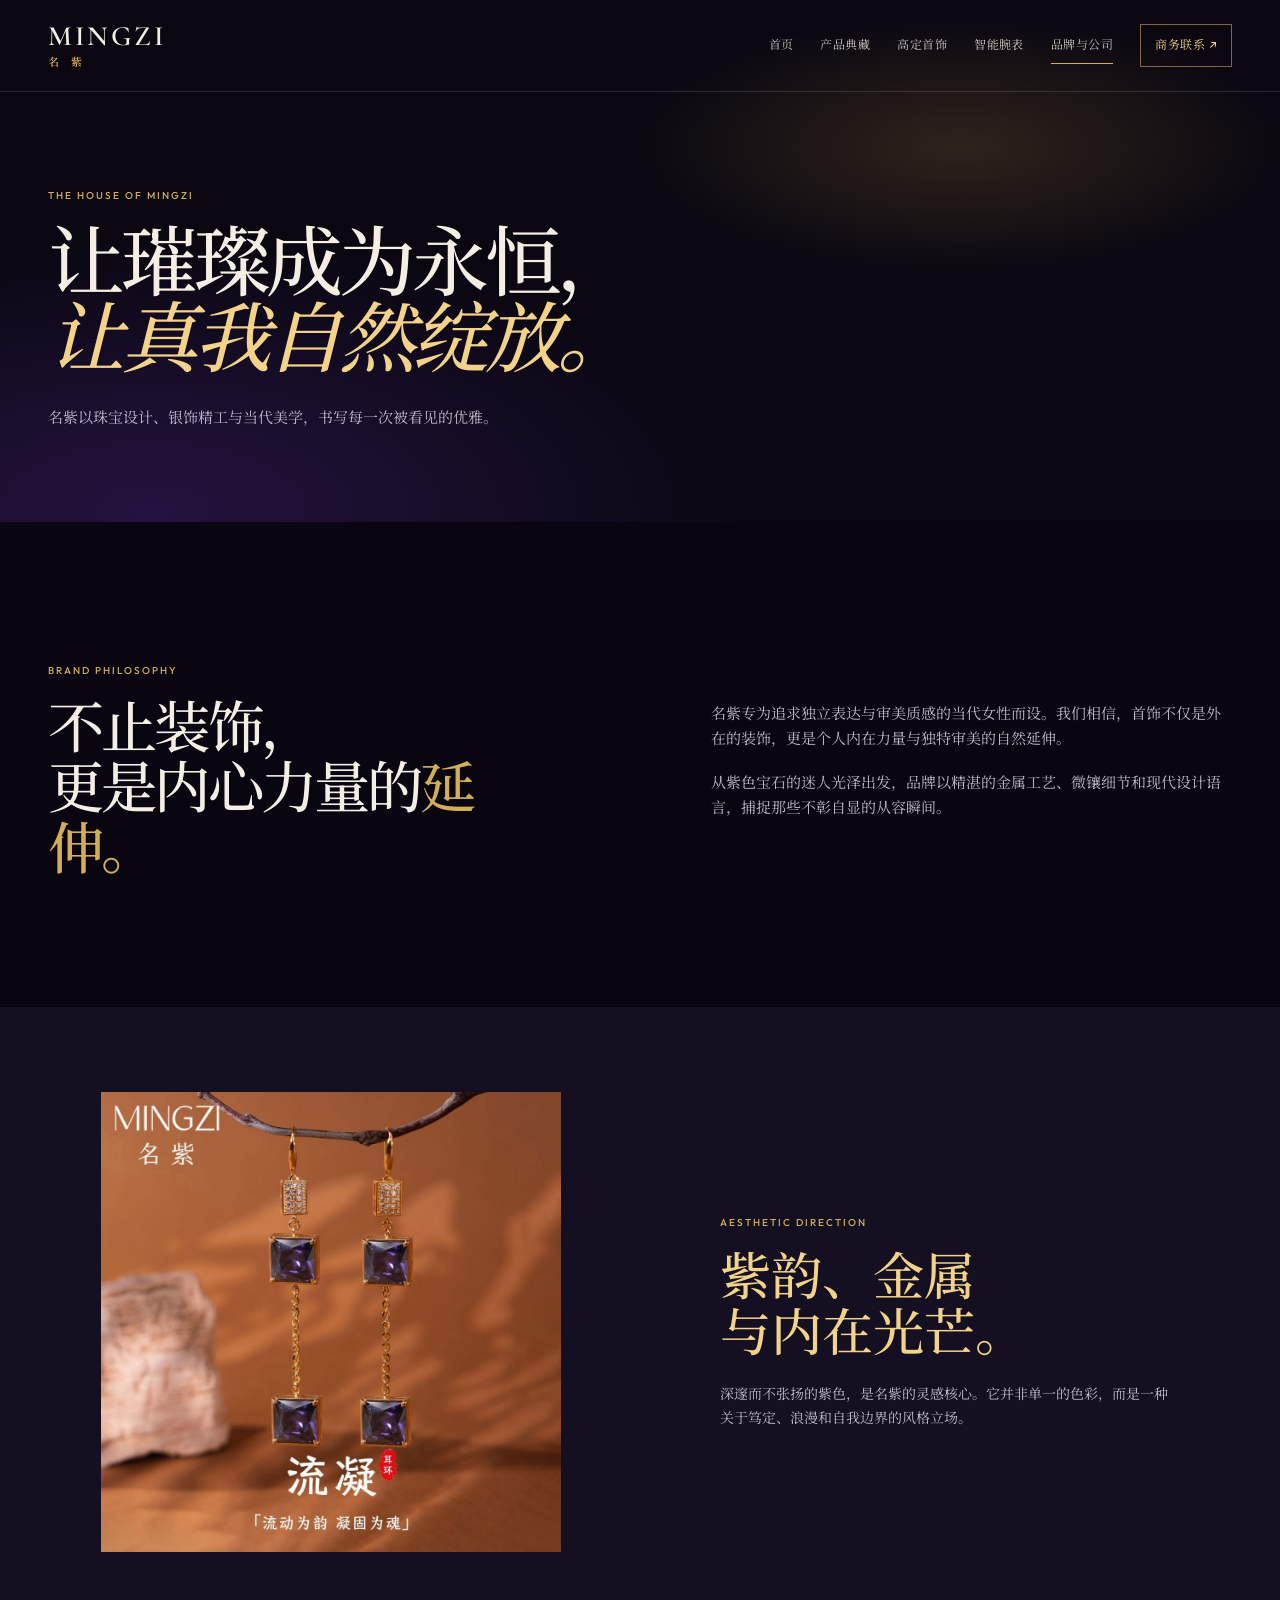
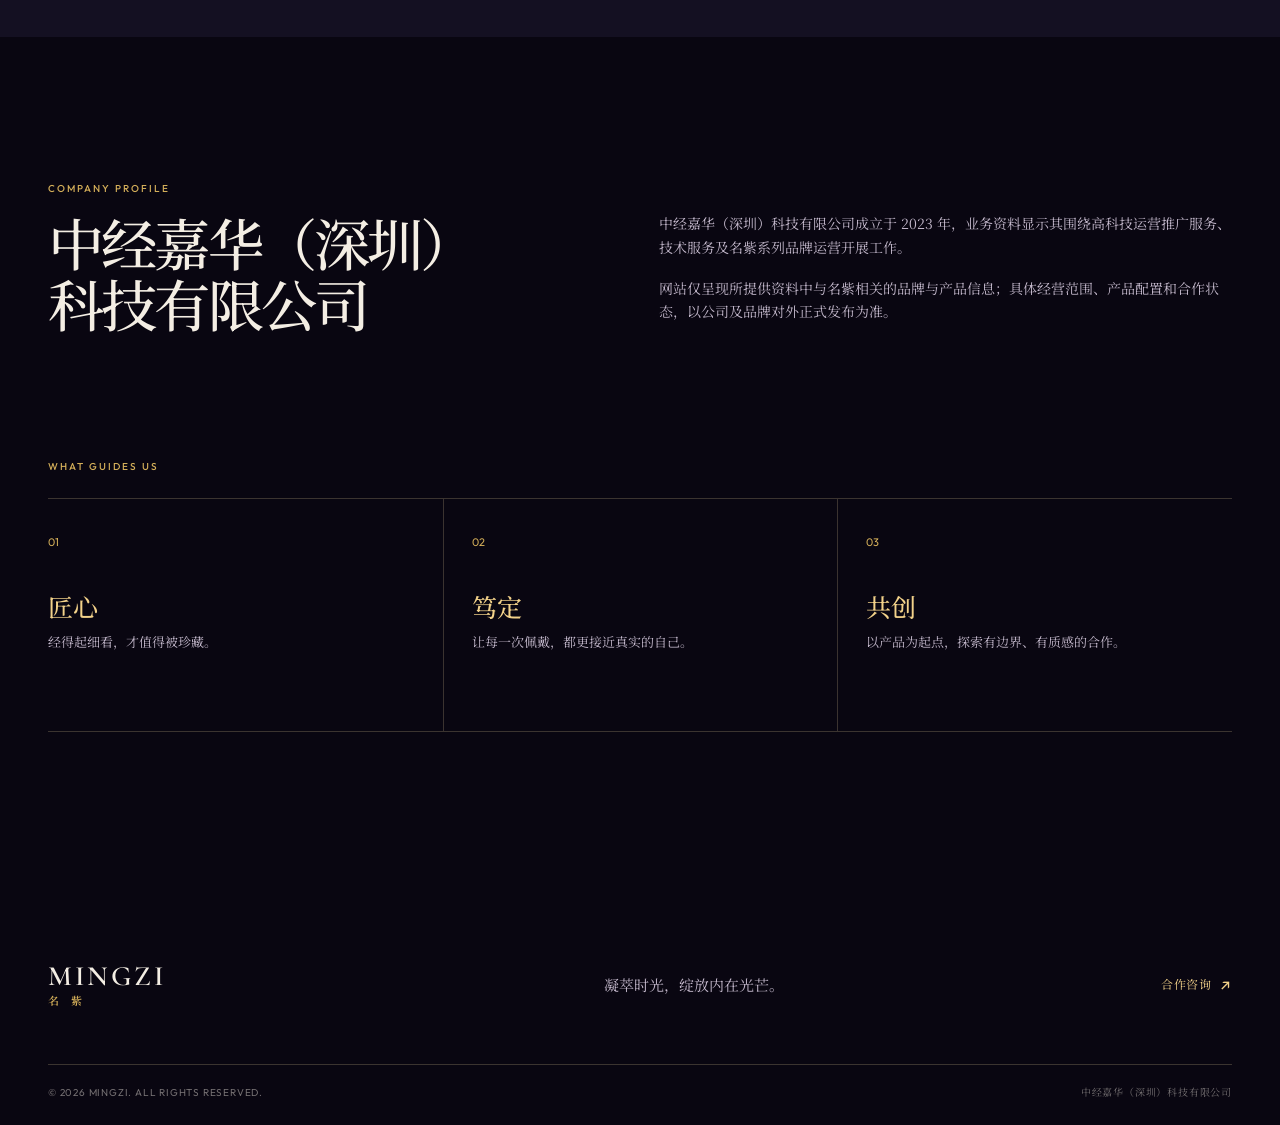
==== commit 6caa3b09: "Bust stylesheet cache for balanced layout" ====
--- a/brand.html
+++ b/brand.html
@@ -5,7 +5,7 @@
     <meta name="description" content="关于名紫 MINGZI 与中经嘉华（深圳）科技有限公司。"><meta name="theme-color" content="#0a061a">
     <title>品牌与公司 | 名紫 MINGZI</title>
     <link rel="preconnect" href="https://fonts.googleapis.com"><link rel="preconnect" href="https://fonts.gstatic.com" crossorigin>
-    <link href="https://fonts.googleapis.com/css2?family=Cormorant+Garamond:wght@400;500;600;700&family=Noto+Serif+SC:wght@400;500;600;700&family=Outfit:wght@400;500;600&display=swap" rel="stylesheet"><link rel="stylesheet" href="assets/site.css">
+    <link href="https://fonts.googleapis.com/css2?family=Cormorant+Garamond:wght@400;500;600;700&family=Noto+Serif+SC:wght@400;500;600&family=Outfit:wght@400;500;600&display=swap" rel="stylesheet"><link rel="stylesheet" href="assets/site.css?v=9bdb654">
   </head>
   <body data-page="brand">
     <a class="skip-link" href="#main">跳到主要内容</a><header data-site-header></header>
--- a/assets/site.css
+++ b/assets/site.css
@@ -145,9 +145,9 @@
 .catalog-intro h2 span { color: var(--gold); }
 .catalog-intro div > p { color: var(--muted); font-size: 14px; }
 .catalog-intro--watch h2 span { color: var(--gold-bright); }
-.product-grid { display: grid; grid-template-columns: repeat(2, 1fr); gap: 74px 22px; padding-bottom: 125px; }
+.product-grid { display: grid; grid-template-columns: repeat(3, 1fr); gap: 48px 20px; padding-bottom: 125px; }
 .product-card { min-width: 0; }
-.product-card--wide { grid-column: span 2; }
+.product-card--wide { grid-column: auto; }
 .product-card button, .watch-card button { display: block; width: 100%; padding: 0; overflow: hidden; border: 0; background: transparent; cursor: zoom-in; }
 .product-card img, .watch-card img { width: 100%; transition: transform .65s cubic-bezier(.2,.75,.3,1), filter .4s; }
 .product-card button:hover img, .watch-card button:hover img { transform: scale(1.025); filter: saturate(1.08); }
@@ -155,9 +155,9 @@
 .product-card span { grid-row: span 2; color: var(--gold); font-family: var(--font-ui); font-size: 10px; }
 .product-card h2 { font-size: 28px; font-weight: 500; line-height: 1.2; }
 .product-card p { margin-top: 4px; color: var(--muted); font-family: var(--font-ui); font-size: 11px; letter-spacing: .03em; }
-.watch-grid { display: grid; grid-template-columns: repeat(2, 1fr); gap: 70px 24px; padding-bottom: 124px; }
+.watch-grid { display: grid; grid-template-columns: repeat(3, 1fr); gap: 48px 20px; padding-bottom: 124px; }
 .watch-card { min-width: 0; }
-.watch-card--wide { grid-column: span 2; }
+.watch-card--wide { grid-column: auto; }
 .watch-card > p { display: flex; gap: 12px; align-items: baseline; padding-top: 16px; color: #ede8f0; border-top: 1px solid rgba(212,174,89,.26); font-size: 22px; font-weight: 500; line-height: 1.2; }
 .watch-card > p span { color: var(--gold); font-family: var(--font-ui); font-size: 10px; }
 .watch-card > p em { color: var(--gold); font-family: var(--font-display); font-size: 17px; font-weight: 500; }
@@ -239,6 +239,7 @@
   .catalog-hero__content { padding-bottom: 59px; }
   .catalog-intro { padding-top: 86px; padding-bottom: 66px; }
   .contact-panel { padding: 58px; }
+  .product-grid, .watch-grid { grid-template-columns: repeat(2, 1fr); gap: 42px 18px; }
 }
 
 @media (max-width: 640px) {
@@ -374,10 +375,10 @@
 .catalog-hero__product--watch { width: min(42vw, 510px); margin-right: 5%; }
 .catalog-hero__product--watch img { box-shadow: none; }
 
-.watch-card button { min-height: clamp(300px, 34vw, 490px); display: grid; place-items: center; overflow: hidden; background: radial-gradient(circle at 50% 46%, rgba(77,88,186,.26), transparent 43%), #0a0a1e; }
+.watch-card button { min-height: clamp(240px, 22vw, 350px); display: grid; place-items: center; overflow: hidden; background: radial-gradient(circle at 50% 46%, rgba(77,88,186,.26), transparent 43%), #0a0a1e; }
 .watch-card img { width: 100%; height: 100%; max-height: 490px; object-fit: contain; }
 .watch-card:hover button img { transform: scale(1.04); }
-.product-card button { background: linear-gradient(140deg, #21130f, #4a2818); }
+.product-card button { aspect-ratio: 1; background: linear-gradient(140deg, #21130f, #4a2818); }
 .product-card img { aspect-ratio: 1; object-fit: contain; }
 .hero__product-stage img, .world-card__product--watch, .collection-path__product--watch, .catalog-hero__product--watch img, .watch-card img, .lightbox img[style*="--product-mask"] {
   -webkit-mask-image: var(--product-mask);
@@ -418,5 +419,53 @@
   .catalog-hero__product--watch { right: -12%; width: 78vw; }
   .catalog-hero__product figcaption { display: none; }
   .catalog-hero h1 { font-size: 51px; }
-  .watch-card button { min-height: 300px; }
-}
+  .watch-card button { min-height: 260px; }
+}
+
+/* Balanced display scale: gallery viewing first, detail viewing on click. */
+.hero, .hero__content { min-height: clamp(650px, 82svh, 780px); }
+.hero__product-stage { width: min(41vw, 570px); min-height: min(41vw, 570px); bottom: 3vh; }
+.hero__product-stage img { max-height: min(57vh, 530px); }
+.world-card { min-height: 560px; }
+.world-card .world-card__product { top: 12%; width: 43%; }
+.world-card .world-card__product--watch { top: 6%; width: 58%; }
+.page-hero { min-height: 460px; }
+.page-hero--brand { min-height: 480px; }
+.collection-path { min-height: 540px; }
+.collection-path .collection-path__product { top: 10%; width: 45%; }
+.collection-path .collection-path__product--watch { top: 3%; width: 60%; }
+.catalog-hero, .catalog-hero__wrap { min-height: 600px; }
+.catalog-hero__product { width: min(37vw, 480px); margin-bottom: 4%; }
+.catalog-hero__product img { max-height: 440px; }
+.catalog-hero__product--watch { width: min(35vw, 440px); }
+.product-grid, .watch-grid { justify-items: center; }
+.product-card, .watch-card { width: min(100%, 360px); }
+.watch-card button { min-height: clamp(220px, 20vw, 320px); }
+.brand-image-statement { padding: 85px 0; }
+.brand-image-statement img { width: min(100%, 460px); justify-self: center; }
+
+@media (max-width: 920px) {
+  .hero, .hero__content { min-height: clamp(630px, 80svh, 720px); }
+  .hero__product-stage { width: 47vw; }
+  .world-card { min-height: 520px; }
+  .collection-path { min-height: 510px; }
+  .catalog-hero, .catalog-hero__wrap { min-height: 570px; }
+  .catalog-hero__product { width: min(43vw, 430px); }
+}
+
+@media (max-width: 640px) {
+  .hero, .hero__content { min-height: 670px; }
+  .hero__product-stage { right: -12%; width: 76vw; }
+  .world-card { min-height: 500px; }
+  .world-card .world-card__product { top: 8%; width: 48%; }
+  .world-card .world-card__product--watch { width: 63%; }
+  .collection-path { min-height: 485px; }
+  .collection-path .collection-path__product { width: 50%; }
+  .collection-path .collection-path__product--watch { width: 66%; }
+  .catalog-hero, .catalog-hero__wrap { min-height: 560px; }
+  .catalog-hero__wrap { padding-top: 127px; }
+  .catalog-hero__product { right: -6%; bottom: 5%; width: 56vw; }
+  .catalog-hero__product--watch { right: -9%; width: 64vw; }
+  .brand-image-statement { padding: 65px 0; }
+  .brand-image-statement img { max-width: 350px; }
+}
